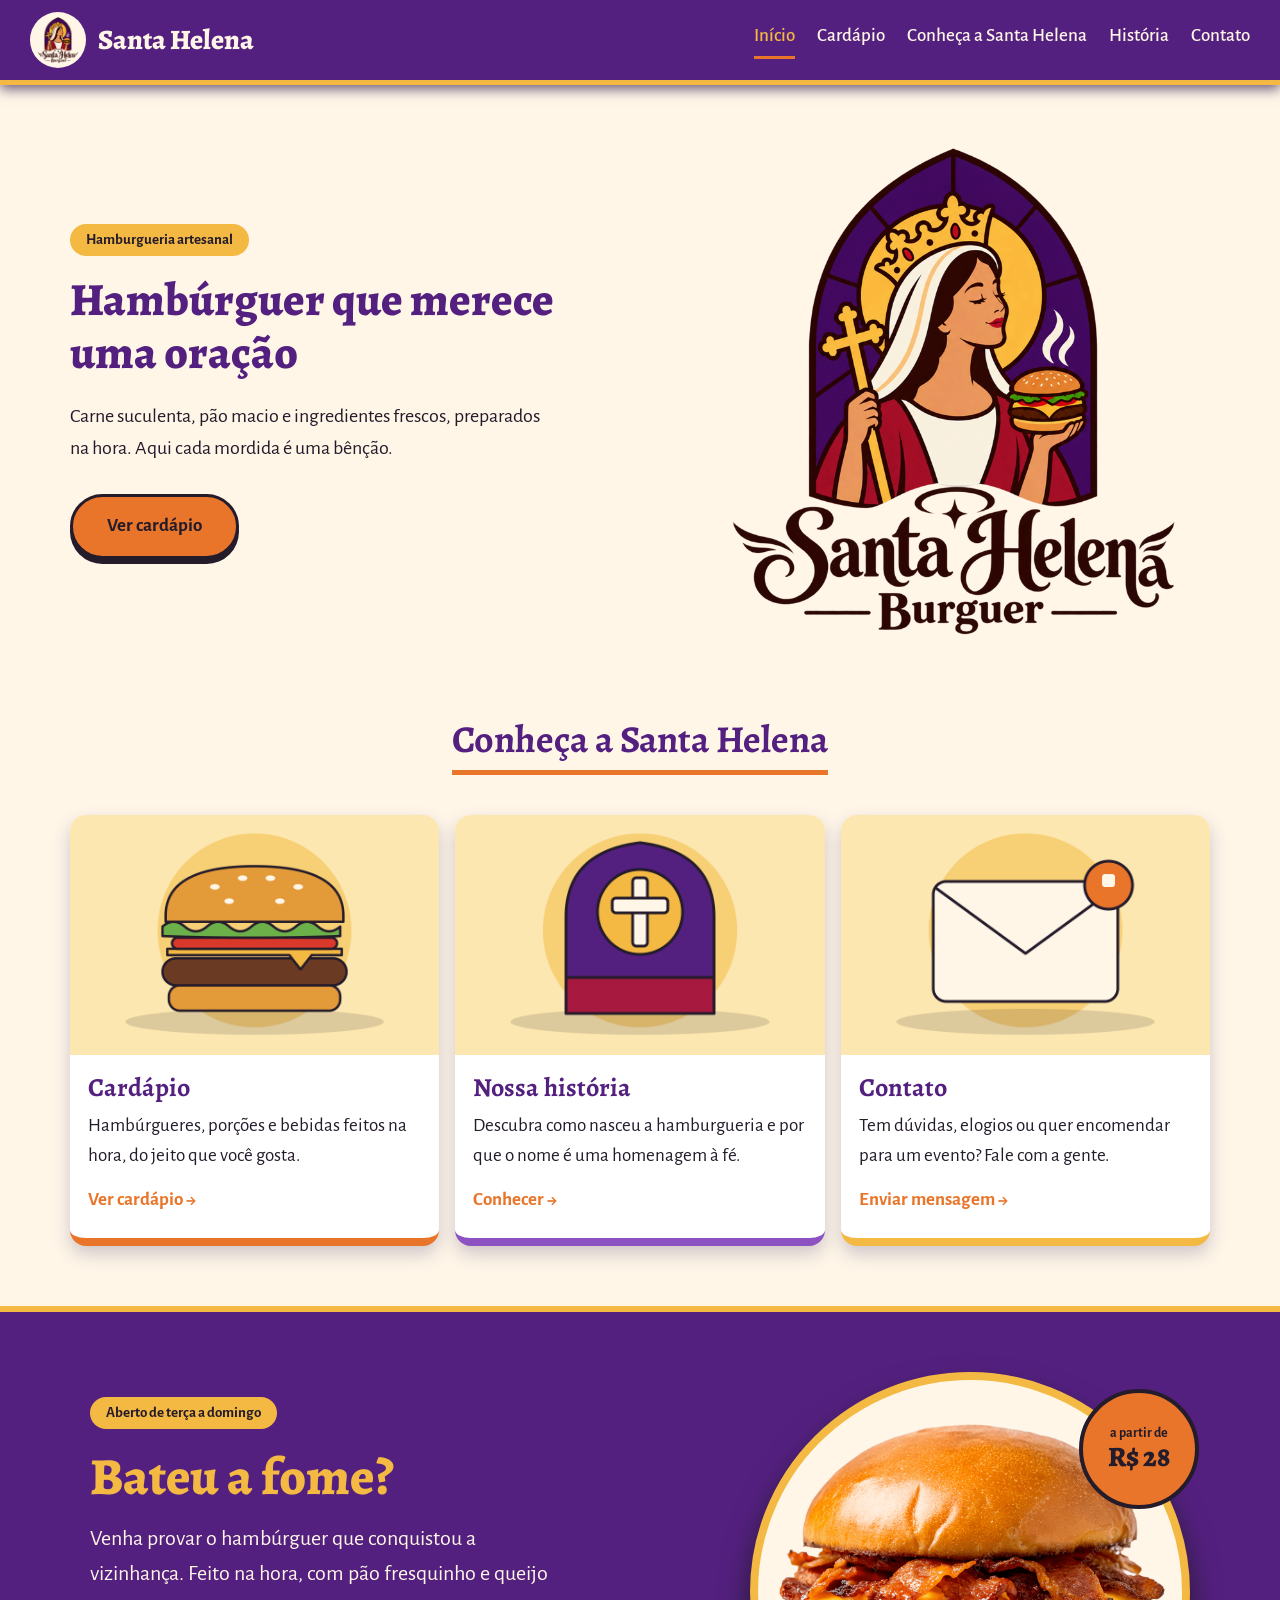
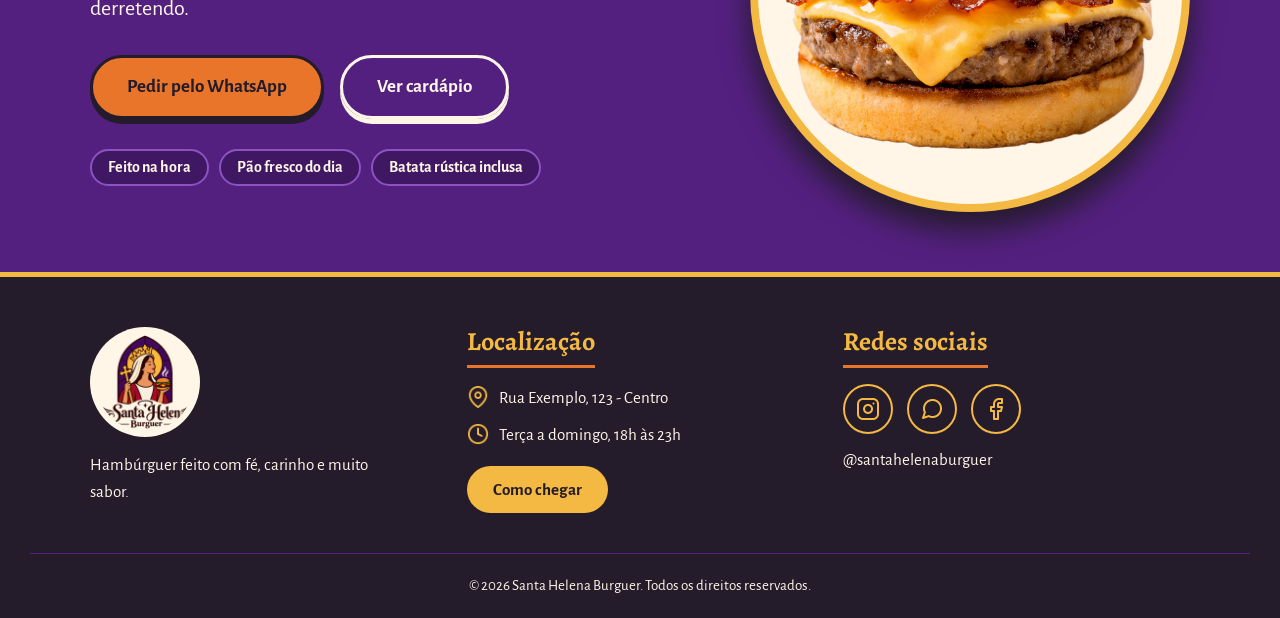
==== WWW/index.html @ 4d17fad3 "Atualizando projeto" ====
<!DOCTYPE html>
<html lang="pt-BR">
<head>
    <meta charset="UTF-8">
    <meta name="viewport" content="width=device-width, initial-scale=1.0">
    <title>Início | Santa Helena Burguer</title>
    <link rel="icon" href="assets/img/favicon-32x32.png">
    <link href="https://fonts.googleapis.com/css2?family=Alegreya:wght@400;700;800&family=Alegreya+Sans:wght@400;500;700&display=swap" rel="stylesheet">
    <link rel="stylesheet" href="assets/css/style.css">
    <link rel="stylesheet" href="assets/css/mobile.css" media="(max-width: 767px)">
    <link rel="stylesheet" href="assets/css/tablet.css" media="(min-width: 768px) and (max-width: 1824px)">
</head>
<body>

    <header class="topo">
        <a href="index.html" class="topo-marca">
            <img src="assets/img/logo.png" alt="Logo Santa Helena Burguer">
            <span>Santa Helena</span>
        </a>
        <nav class="menu">
            <a href="index.html" class="ativo">Início</a>
            <a href="cardapio.html">Cardápio</a>
            <a href="index.html#conheca">Conheça a Santa Helena</a>
            <a href="historia.html">História</a>
            <a href="contato.html">Contato</a>
        </nav>
    </header>

    <main>

        <section class="hero">
            <div class="hero-texto">
                <p class="selo">Hamburgueria artesanal</p>
                <h1>Hambúrguer que merece uma oração</h1>
                <p class="hero-descricao">Carne suculenta, pão macio e ingredientes frescos, preparados na hora. Aqui cada mordida é uma bênção.</p>
                <a href="cardapio.html" class="botao">Ver cardápio</a>
            </div>
            <div class="hero-logo">
                <img src="assets/img/logo.png" alt="Santa Helena segurando um hambúrguer">
            </div>
        </section>

        <a class="ancora" id="conheca"></a>
        <section class="chamadas">
            <div class="titulo-centro">
                <h2 class="titulo-secao">Conheça a Santa Helena</h2>
            </div>
            <div class="chamadas-lista">

                <a href="cardapio.html" class="chamada chamada-laranja">
                    <img src="assets/img/pagina-cardapio.png" alt="Hambúrguer clássico">
                    <div class="chamada-texto">
                        <h3>Cardápio</h3>
                        <p>Hambúrgueres, porções e bebidas feitos na hora, do jeito que você gosta.</p>
                        <span class="chamada-link">Ver cardápio →</span>
                    </div>
                </a>

                <a href="historia.html" class="chamada chamada-roxa">
                    <img src="assets/img/pagina-historia.png" alt="Vitral da Santa Helena">
                    <div class="chamada-texto">
                        <h3>Nossa história</h3>
                        <p>Descubra como nasceu a hamburgueria e por que o nome é uma homenagem à fé.</p>
                        <span class="chamada-link">Conhecer →</span>
                    </div>
                </a>

                <a href="contato.html" class="chamada chamada-amarela">
                    <img src="assets/img/pagina-contato.png" alt="Envelope de mensagem">
                    <div class="chamada-texto">
                        <h3>Contato</h3>
                        <p>Tem dúvidas, elogios ou quer encomendar para um evento? Fale com a gente.</p>
                        <span class="chamada-link">Enviar mensagem →</span>
                    </div>
                </a>

            </div>
        </section>

        <section class="faixa">
            <div class="faixa-miolo">
                <div class="faixa-texto">
                    <p class="selo">Aberto de terça a domingo</p>
                    <h2>Bateu a fome?</h2>
                    <p class="faixa-descricao">Venha provar o hambúrguer que conquistou a vizinhança. Feito na hora, com pão fresquinho e queijo derretendo.</p>
                    <div class="faixa-botoes">
                        <a href="https://wa.me/5517996777132" target="_blank" class="botao">Pedir pelo WhatsApp</a>
                        <a href="cardapio.html" class="botao botao-contorno">Ver cardápio</a>
                    </div>
                    <ul class="faixa-info">
                        <li>Feito na hora</li>
                        <li>Pão fresco do dia</li>
                        <li>Batata rústica inclusa</li>
                    </ul>
                </div>
                <div class="faixa-imagem">
                    <img src="assets/img/milagre-do-bacon.png" alt="Hambúrguer Milagre do Bacon">
                    <div class="faixa-preco"><small>a partir de</small>R$ 28</div>
                </div>
            </div>
        </section>
    </main>

    <footer class="rodape">
        <div class="rodape-colunas">

            <div class="rodape-coluna rodape-marca">
                <img src="assets/img/logo.png" alt="Logo Santa Helena Burguer">
                <p>Hambúrguer feito com fé, carinho e muito sabor.</p>
            </div>

            <div class="rodape-coluna">
                <h3>Localização</h3>
                <p class="rodape-linha">
                    <img src="assets/img/icone-pin-amarelo.png" alt="Endereço">
                    Rua Exemplo, 123 - Centro
                </p>
                <p class="rodape-linha">
                    <img src="assets/img/icone-relogio-amarelo.png" alt="Horário">
                    Terça a domingo, 18h às 23h
                </p>
                <a class="rodape-botao" href="https://www.google.com/maps/search/?api=1&query=Rua+Exemplo+123+Centro" target="_blank">Como chegar</a>
            </div>

            <div class="rodape-coluna">
                <h3>Redes sociais</h3>
                <div class="redes">
                    <a href="https://instagram.com/santahelenaburguer" target="_blank"><img src="assets/img/icone-instagram.png" alt="Instagram"></a>
                    <a href="https://wa.me/5517996777132" target="_blank"><img src="assets/img/icone-whatsapp.png" alt="WhatsApp"></a>
                    <a href="https://facebook.com/santahelenaburguer" target="_blank"><img src="assets/img/icone-facebook.png" alt="Facebook"></a>
                </div>
                <p>@santahelenaburguer</p>
            </div>

        </div>

        <p class="rodape-direitos">© 2026 Santa Helena Burguer. Todos os direitos reservados.</p>
    </footer>

</body>
</html>
---- WWW/assets/css/style.css ----
* {
    margin: 0;
    padding: 0;
    box-sizing: border-box;
}

body {
    font-family: "Alegreya Sans", Arial, sans-serif;
    font-size: 19px;
    line-height: 1.6;
    color: #241B2B;
    background-color: #FFF6E8;
}

h1, h2, h3 {
    font-family: "Alegreya", Georgia, serif;
    line-height: 1.15;
}

img {
    max-width: 100%;
    display: block;
}

a {
    color: inherit;
    text-decoration: none;
}

.titulo-centro {
    text-align: center;
    margin-bottom: 40px;
}

.titulo-secao {
    display: inline-block;
    font-size: 44px;
    color: #542080;
    padding-bottom: 8px;
    border-bottom: 5px solid #E8752A;
}

.topo {
    background-color: #542080;
    color: #FFF6E8;
    display: flex;
    justify-content: space-between;
    align-items: center;
    padding: 12px 60px;
    border-bottom: 5px solid #F4B942;
    box-shadow: 0 4px 12px #6b5a75;
    position: sticky;
    top: 0;
    z-index: 100;
}

.topo-marca {
    display: flex;
    align-items: center;
    gap: 12px;
    font-family: "Alegreya", Georgia, serif;
    font-size: 28px;
    font-weight: 800;
}

.topo-marca img {
    width: 56px;
    height: 56px;
    background-color: #FFF6E8;
    border-radius: 50%;
    padding: 4px;
}

.menu {
    display: flex;
    gap: 32px;
    font-weight: 500;
}

.menu a {
    padding-bottom: 4px;
    border-bottom: 3px solid #542080;
}

.menu a:hover,
.menu a.ativo {
    color: #F4B942;
    border-bottom: 3px solid #E8752A;
}

.botao {
    display: inline-block;
    background-color: #E8752A;
    color: #241B2B;
    font-weight: 700;
    padding: 14px 34px;
    border-radius: 40px;
    border: 3px solid #241B2B;
    box-shadow: 0 5px 0 #241B2B;
}

.botao:hover {
    background-color: #542080;
    color: #FFF6E8;
}

.botao-roxo {
    background-color: #542080;
    color: #FFF6E8;
}

.botao-roxo:hover {
    background-color: #241B2B;
}

button.botao {
    font-family: inherit;
    font-size: 19px;
    cursor: pointer;
}

.pagina-topo {
    background-color: #542080;
    color: #FFF6E8;
    text-align: center;
    padding: 60px 60px 70px 60px;
    border-bottom: 6px solid #E8752A;
}

.pagina-topo h1 {
    font-size: 56px;
    font-weight: 800;
    color: #F4B942;
    margin-bottom: 10px;
}

.pagina-topo p {
    font-size: 22px;
}

.hero {
    display: flex;
    align-items: center;
    justify-content: space-between;
    gap: 40px;
    max-width: 1200px;
    margin: 0 auto;
    padding: 70px 60px;
}

.hero-texto {
    width: 50%;
}

.selo {
    display: inline-block;
    background-color: #F4B942;
    color: #241B2B;
    font-size: 15px;
    font-weight: 700;
    padding: 4px 16px;
    border-radius: 20px;
    margin-bottom: 18px;
}

.hero-texto h1 {
    font-size: 64px;
    font-weight: 800;
    color: #542080;
    margin-bottom: 20px;
}

.hero-descricao {
    font-size: 22px;
    margin-bottom: 30px;
    max-width: 480px;
}

.hero-logo {
    width: 45%;
}

.chamadas {
    max-width: 1200px;
    margin: 0 auto;
    padding: 30px 60px 80px 60px;
}

.chamadas-lista {
    display: flex;
    gap: 24px;
}

.chamada {
    flex: 1;
    background-color: #FFFFFF;
    border-radius: 16px;
    overflow: hidden;
    box-shadow: 0 8px 18px #cfc6c9;
    transition: transform 0.3s ease, box-shadow 0.3s ease;
}

.chamada:hover {
    transform: translateY(-14px);
    box-shadow: 0 24px 30px #a99fae;
}

.chamada img {
    width: 100%;
}

.chamada-texto {
    padding: 22px 24px 26px 24px;
}

.chamada h3 {
    font-size: 30px;
    color: #542080;
    margin-bottom: 8px;
}

.chamada p {
    margin-bottom: 14px;
}

.chamada-link {
    font-weight: 700;
    color: #E8752A;
}

.chamada-laranja { border-bottom: 8px solid #E8752A; }
.chamada-roxa    { border-bottom: 8px solid #8C52C2; }
.chamada-amarela { border-bottom: 8px solid #F4B942; }

.faixa {
    background-color: #542080;
    padding: 80px 60px;
    border-top: 6px solid #F4B942;
}

.faixa-miolo {
    display: flex;
    align-items: center;
    justify-content: space-between;
    gap: 50px;
    max-width: 1100px;
    margin: 0 auto;
}

.faixa-texto {
    width: 55%;
    color: #FFF6E8;
}

.faixa h2 {
    font-size: 64px;
    font-weight: 800;
    color: #F4B942;
    margin-bottom: 14px;
}

.faixa-descricao {
    font-size: 22px;
    max-width: 480px;
    margin-bottom: 28px;
}

.faixa-botoes {
    display: flex;
    flex-wrap: wrap;
    gap: 16px;
    margin-bottom: 30px;
}

.faixa .botao {
    background-color: #E8752A;
    color: #241B2B;
    border-color: #241B2B;
}

.faixa .botao:hover {
    background-color: #F4B942;
    color: #241B2B;
}

.faixa .botao-contorno {
    background-color: transparent;
    color: #FFF6E8;
    border-color: #FFF6E8;
    box-shadow: 0 5px 0 #FFF6E8;
}

.faixa .botao-contorno:hover {
    background-color: #FFF6E8;
    color: #542080;
}

.faixa-info {
    display: flex;
    flex-wrap: wrap;
    gap: 10px;
    list-style: none;
}

.faixa-info li {
    font-size: 16px;
    font-weight: 700;
    color: #FFF6E8;
    border: 2px solid #8C52C2;
    background-color: #3F1763;
    padding: 4px 16px;
    border-radius: 20px;
}

.faixa-imagem {
    position: relative;
    width: 40%;
}

.faixa-imagem img {
    width: 100%;
    border-radius: 50%;
    border: 8px solid #F4B942;
    background-color: #FFF6E8;
    box-shadow: 0 18px 30px #241B2B;
}

.faixa-preco {
    position: absolute;
    top: 4%;
    right: -2%;
    display: flex;
    flex-direction: column;
    align-items: center;
    justify-content: center;
    width: 120px;
    height: 120px;
    border-radius: 50%;
    background-color: #E8752A;
    color: #241B2B;
    border: 4px solid #241B2B;
    font-family: "Alegreya", Georgia, serif;
    font-size: 28px;
    font-weight: 800;
    line-height: 1.1;
    text-align: center;
}

.faixa-preco small {
    font-family: "Alegreya Sans", Arial, sans-serif;
    font-size: 14px;
    font-weight: 700;
}

.cardapio {
    max-width: 1200px;
    margin: 0 auto;
    padding: 40px 60px 30px 60px;
}

.ancora {
    display: block;
    position: relative;
    top: -130px;
    visibility: hidden;
}

.cardapio-secao {
    margin-bottom: 30px;
}

.cardapio .titulo-centro {
    margin-bottom: 26px;
}

.cardapio .titulo-secao {
    font-size: 38px;
}

.cardapio-lista {
    display: flex;
    flex-wrap: wrap;
    justify-content: center;
    gap: 22px;
}

.item {
    display: flex;
    width: 48%;
    background-color: #FFFFFF;
    border-radius: 16px;
    overflow: hidden;
    box-shadow: 0 6px 14px #cfc6c9;
    transition: transform 0.3s ease, box-shadow 0.3s ease;
}

.item:hover {
    transform: translateY(-10px);
    box-shadow: 0 20px 26px #a99fae;
}

.item img {
    width: 150px;
    height: 150px;
    flex-shrink: 0;
    border-right: 6px solid #E8752A;
}

.item-texto {
    display: flex;
    flex-direction: column;
    justify-content: center;
    align-items: flex-start;
    padding: 14px 20px;
}

.item h3 {
    font-size: 24px;
    color: #542080;
    margin-bottom: 4px;
}

.item p {
    font-size: 17px;
    line-height: 1.4;
    margin-bottom: 10px;
}

.preco {
    display: inline-block;
    background-color: #F4B942;
    color: #241B2B;
    font-family: "Alegreya", Georgia, serif;
    font-size: 21px;
    font-weight: 800;
    padding: 0 16px;
    border-radius: 20px;
}

.topo-cardapio {
    background-color: #241B2B;
    flex-wrap: wrap;
    gap: 12px 30px;
}

.menu-cardapio {
    display: flex;
    align-items: center;
    gap: 10px;
    font-weight: 700;
}

.menu-cardapio a {
    padding: 8px 20px;
    border-radius: 30px;
    border: 2px solid #542080;
    transition: background-color 0.2s, color 0.2s, transform 0.2s;
}

.menu-cardapio a:hover,
.menu-cardapio a.ativo {
    background-color: #F4B942;
    border-color: #F4B942;
    color: #241B2B;
    transform: translateY(-2px);
}

.menu-cardapio .menu-voltar {
    background-color: #E8752A;
    border-color: #E8752A;
    color: #241B2B;
    margin-left: 14px;
}

.pagina-topo-compacto {
    padding: 34px 60px 40px 60px;
}

.pagina-topo-compacto h1 {
    font-size: 46px;
    margin-bottom: 4px;
}

.pagina-topo-compacto p {
    font-size: 20px;
}

.historia {
    display: flex;
    align-items: center;
    gap: 60px;
    max-width: 1100px;
    margin: 0 auto;
    padding: 80px 60px;
}

.historia-imagem {
    width: 40%;
}

.historia-imagem img {
    border-radius: 50%;
    border: 6px solid #F4B942;
    box-shadow: 0 10px 25px #a99fae;
}

.historia-texto {
    width: 60%;
}

.historia-texto h2 {
    font-size: 44px;
    color: #542080;
    margin-bottom: 20px;
}

.historia-texto p {
    margin-bottom: 16px;
    max-width: 560px;
}

.valores {
    background-color: #542080;
    padding: 70px 60px;
}

.valores .titulo-secao {
    color: #F4B942;
}

.valores-lista {
    display: flex;
    gap: 24px;
    max-width: 1100px;
    margin: 0 auto;
}

.valor {
    flex: 1;
    background-color: #FFF6E8;
    border-bottom: 6px solid #F4B942;
    border-radius: 16px;
    padding: 28px 24px;
    text-align: center;
}

.valor h3 {
    font-size: 28px;
    color: #542080;
    margin-bottom: 8px;
}

.contato {
    display: flex;
    align-items: flex-start;
    gap: 40px;
    max-width: 1100px;
    margin: 0 auto;
    padding: 70px 60px;
}

.contato-info {
    width: 38%;
    background-color: #FFFFFF;
    border-top: 8px solid #E8752A;
    border-radius: 16px;
    padding: 30px 26px;
    box-shadow: 0 8px 18px #cfc6c9;
}

.contato-info h2 {
    font-size: 32px;
    color: #542080;
    margin-bottom: 20px;
}

.info-linha {
    display: flex;
    align-items: center;
    gap: 12px;
    margin-bottom: 14px;
}

.info-linha img {
    width: 24px;
    height: 24px;
}

.formulario {
    width: 62%;
    background-color: #241B2B;
    color: #FFF6E8;
    border-top: 8px solid #F4B942;
    border-radius: 16px;
    padding: 36px;
    box-shadow: 0 10px 22px #8a7f90;
}

.formulario h2 {
    font-size: 32px;
    color: #F4B942;
    margin-bottom: 24px;
}

.form-linha {
    display: flex;
    gap: 20px;
}

.campo {
    width: 100%;
    margin-bottom: 18px;
}

.campo label {
    display: block;
    font-weight: 700;
    color: #F4B942;
    margin-bottom: 6px;
}

.campo input,
.campo select,
.campo textarea {
    width: 100%;
    font-family: inherit;
    font-size: 17px;
    color: #FFF6E8;
    background-color: #3A2E45;
    border: 2px solid #8C52C2;
    border-radius: 10px;
    padding: 12px 14px;
}

.campo textarea {
    resize: vertical;
}

.campo input:focus,
.campo select:focus,
.campo textarea:focus {
    outline: none;
    border: 2px solid #F4B942;
    background-color: #46385A;
}

.contato-social {
    margin-top: 28px;
    padding-top: 24px;
    border-top: 2px dashed #8C52C2;
}

.contato-social p {
    font-weight: 700;
    color: #F4B942;
    margin-bottom: 12px;
}

.contato-social-botoes {
    display: flex;
    flex-wrap: wrap;
    gap: 14px;
}

.botao-social {
    display: inline-flex;
    align-items: center;
    gap: 10px;
    padding: 10px 24px;
    border-radius: 40px;
    border: 2px solid #F4B942;
    color: #FFF6E8;
    font-weight: 700;
    transition: transform 0.2s, background-color 0.2s;
}

.botao-social img {
    width: 24px;
    height: 24px;
}

.botao-social:hover {
    background-color: #8C52C2;
    transform: translateY(-3px);
}

.info-linha a:hover {
    color: #542080;
}

.formulario .botao {
    background-color: #F4B942;
    color: #241B2B;
    border: 3px solid #F4B942;
    box-shadow: 0 5px 0 #E8752A;
}

.formulario .botao:hover {
    background-color: #E8752A;
    border: 3px solid #E8752A;
}

.obrigado {
    max-width: 700px;
    margin: 60px auto;
    padding: 40px 30px;
    text-align: center;
    background-color: #FFFFFF;
    border-top: 8px solid #E8752A;
    border-radius: 16px;
    box-shadow: 0 8px 18px #cfc6c9;
}

.obrigado img {
    max-width: 320px;
    margin: 0 auto 20px auto;
    border-radius: 16px;
}

.obrigado p {
    margin-bottom: 24px;
}

.obrigado .botao {
    margin: 6px;
}

.rodape {
    background-color: #241B2B;
    color: #FFF6E8;
    padding: 60px 60px 20px 60px;
    border-top: 5px solid #F4B942;
    font-size: 17px;
}

.rodape-colunas {
    display: flex;
    justify-content: space-between;
    align-items: flex-start;
    gap: 50px;
    max-width: 1100px;
    margin: 0 auto;
}

.rodape-coluna {
    flex: 1;
}

.rodape-coluna h3 {
    font-size: 26px;
    color: #F4B942;
    margin-bottom: 16px;
    padding-bottom: 8px;
    border-bottom: 3px solid #E8752A;
    display: inline-block;
}

.rodape-marca img {
    width: 110px;
    background-color: #FFF6E8;
    border-radius: 50%;
    padding: 6px;
    margin: 0 0 14px 0;
}

.rodape-marca p {
    max-width: 280px;
}

.rodape-linha {
    display: flex;
    align-items: center;
    gap: 10px;
    margin-bottom: 10px;
}

.rodape-linha img {
    width: 22px;
    height: 22px;
    flex-shrink: 0;
}

.rodape-botao {
    display: inline-block;
    margin-top: 8px;
    background-color: #F4B942;
    color: #241B2B;
    font-weight: 700;
    padding: 10px 26px;
    border-radius: 40px;
}

.rodape-botao:hover {
    background-color: #E8752A;
}

.redes {
    display: flex;
    gap: 14px;
    margin-bottom: 12px;
}

.redes a {
    width: 50px;
    height: 50px;
    border: 2px solid #F4B942;
    border-radius: 50%;
    display: flex;
    align-items: center;
    justify-content: center;
}

.redes img {
    width: 24px;
    height: 24px;
}

.redes a:hover {
    background-color: #8C52C2;
    animation: salto 0.6s;
}

.rodape-direitos {
    text-align: center;
    font-size: 15px;
    margin-top: 40px;
    padding-top: 20px;
    border-top: 1px solid #542080;
}

@keyframes salto {
    0%   { transform: translateY(0); }
    30%  { transform: translateY(-14px); }
    50%  { transform: translateY(0); }
    70%  { transform: translateY(-6px); }
    100% { transform: translateY(0); }
}

@keyframes subir {
    from { opacity: 0; transform: translateY(30px); }
    to   { opacity: 1; transform: translateY(0); }
}

@keyframes entrar {
    from { opacity: 0; transform: translateX(-40px); }
    to   { opacity: 1; transform: translateX(0); }
}

@keyframes aparecer {
    from { opacity: 0; }
    to   { opacity: 1; }
}

@keyframes flutuar {
    0%   { transform: translateY(0); }
    50%  { transform: translateY(-14px); }
    100% { transform: translateY(0); }
}

@keyframes pulsar {
    0%   { transform: scale(1); }
    50%  { transform: scale(1.1); }
    100% { transform: scale(1); }
}

.topo {
    animation: aparecer 0.8s ease backwards;
}

.topo-marca img {
    transition: transform 0.4s ease;
}

.topo-marca:hover img {
    transform: rotate(-12deg) scale(1.08);
}

.menu a {
    transition: color 0.2s ease, border-color 0.2s ease;
}

.botao {
    transition: transform 0.2s ease, background-color 0.2s ease, color 0.2s ease;
}

.botao:hover {
    transform: translateY(-4px);
}

.botao:active {
    transform: translateY(2px);
}

.selo {
    animation: subir 0.7s ease 0.1s backwards;
}

.hero-texto h1 {
    animation: subir 0.7s ease 0.25s backwards;
}

.hero-descricao {
    animation: subir 0.7s ease 0.4s backwards;
}

.hero-texto .botao {
    animation: subir 0.7s ease 0.55s backwards;
}

.hero-logo img {
    animation: entrar 1s ease 0.2s backwards, flutuar 5s ease-in-out 1.2s infinite;
}

.pagina-topo h1 {
    animation: subir 0.7s ease backwards;
}

.pagina-topo p {
    animation: subir 0.7s ease 0.2s backwards;
}

.chamada {
    animation: subir 0.8s ease 0.3s backwards;
}

.item {
    animation: subir 0.7s ease 0.2s backwards;
}

.titulo-secao {
    animation: aparecer 1s ease backwards;
}

.faixa-imagem img {
    animation: flutuar 4s ease-in-out infinite;
}

.faixa-preco {
    animation: pulsar 2s ease-in-out infinite;
}

.faixa-info li {
    transition: transform 0.2s ease, background-color 0.2s ease;
}

.faixa-info li:hover {
    transform: translateY(-4px);
    background-color: #8C52C2;
}

.formulario {
    animation: subir 0.8s ease 0.2s backwards;
}

.contato-info {
    animation: subir 0.8s ease backwards;
}

.campo input,
.campo select,
.campo textarea {
    transition: border-color 0.2s ease, background-color 0.2s ease;
}

.rodape-botao {
    transition: transform 0.2s ease, background-color 0.2s ease;
}

.rodape-botao:hover {
    transform: translateY(-3px);
}

.redes a {
    transition: background-color 0.2s ease;
}

@media (prefers-reduced-motion: reduce) {
    * {
        animation: none !important;
        transition: none !important;
    }
}
---- WWW/assets/css/mobile.css ----
body {
    font-size: 17px;
}

.titulo-secao {
    font-size: 30px;
}

.topo {
    flex-direction: column;
    gap: 8px;
    padding: 12px 16px;
}

.topo-marca {
    font-size: 24px;
}

.topo-marca img {
    width: 44px;
    height: 44px;
}

.menu {
    flex-wrap: wrap;
    justify-content: center;
    gap: 6px 16px;
    font-size: 16px;
}

.topo-cardapio {
    flex-direction: column;
}

.menu-cardapio {
    width: 100%;
    overflow-x: auto;
    gap: 8px;
    padding-bottom: 6px;
    font-size: 15px;
    white-space: nowrap;
}

.menu-cardapio a {
    padding: 6px 14px;
}

.menu-cardapio .menu-voltar {
    margin-left: 0;
}

.pagina-topo-compacto {
    padding: 26px 20px 30px 20px;
}

.pagina-topo-compacto h1 {
    font-size: 34px;
}

.pagina-topo {
    padding: 40px 20px 50px 20px;
}

.pagina-topo h1 {
    font-size: 38px;
}

.pagina-topo p {
    font-size: 18px;
}

.hero {
    flex-direction: column-reverse;
    text-align: center;
    padding: 30px 20px 40px 20px;
    gap: 20px;
}

.hero-texto,
.hero-logo {
    width: 100%;
}

.hero-logo img {
    max-width: 300px;
    margin: 0 auto;
}

.hero-texto h1 {
    font-size: 36px;
}

.hero-descricao {
    font-size: 18px;
    margin-left: auto;
    margin-right: auto;
}

.selo {
    font-size: 13px;
}

.chamadas {
    padding: 10px 20px 50px 20px;
}

.chamadas-lista {
    flex-direction: column;
    gap: 20px;
}

.faixa {
    padding: 50px 20px;
}

.faixa-miolo {
    flex-direction: column-reverse;
    text-align: center;
    gap: 36px;
}

.faixa-texto,
.faixa-imagem {
    width: 100%;
}

.faixa-imagem {
    max-width: 260px;
}

.faixa-preco {
    width: 96px;
    height: 96px;
    font-size: 23px;
}

.faixa h2 {
    font-size: 42px;
}

.faixa-descricao {
    font-size: 18px;
    margin-left: auto;
    margin-right: auto;
}

.faixa-botoes,
.faixa-info {
    justify-content: center;
}

.cardapio {
    padding: 24px 16px 10px 16px;
}

.cardapio-lista {
    gap: 16px;
}

.item {
    width: 100%;
}

.item img {
    width: 104px;
    height: 110px;
}

.item-texto {
    padding: 10px 14px;
}

.item h3 {
    font-size: 21px;
}

.item p {
    font-size: 15px;
}

.historia {
    flex-direction: column;
    text-align: center;
    padding: 40px 20px;
    gap: 24px;
}

.historia-imagem {
    width: 70%;
}

.historia-texto {
    width: 100%;
}

.historia-texto h2 {
    font-size: 32px;
}

.valores {
    padding: 50px 20px;
}

.valores-lista {
    flex-direction: column;
    gap: 16px;
}

.contato {
    flex-direction: column;
    padding: 40px 20px;
    gap: 24px;
}

.contato-info,
.formulario {
    width: 100%;
}

.formulario {
    padding: 24px 18px;
}

.form-linha {
    flex-direction: column;
    gap: 0;
}

button.botao {
    width: 100%;
}

.obrigado {
    margin: 30px 20px;
    padding: 30px 20px;
}

.rodape {
    padding: 40px 20px 20px 20px;
}

.rodape-colunas {
    flex-direction: column;
    align-items: stretch;
    gap: 30px;
    text-align: center;
}

.rodape-marca img,
.rodape-marca p {
    margin-left: auto;
    margin-right: auto;
}

.rodape-linha,
.redes {
    justify-content: center;
}

.contato-social-botoes {
    flex-direction: column;
}

.botao-social {
    justify-content: center;
}
---- WWW/assets/css/tablet.css ----
.topo {
    padding: 12px 30px;
}

.menu {
    gap: 22px;
}

.titulo-secao {
    font-size: 38px;
}

.pagina-topo {
    padding: 50px 30px 60px 30px;
}

.pagina-topo h1 {
    font-size: 46px;
}

.hero {
    padding: 50px 30px;
    gap: 24px;
}

.hero-texto h1 {
    font-size: 46px;
}

.hero-descricao {
    font-size: 20px;
}

.chamadas {
    padding: 20px 30px 60px 30px;
}

.chamadas-lista {
    gap: 16px;
}

.chamada h3 {
    font-size: 26px;
}

.chamada-texto {
    padding: 18px 18px 22px 18px;
}

.faixa {
    padding: 60px 30px;
}

.faixa-miolo {
    gap: 30px;
}

.faixa h2 {
    font-size: 52px;
}

.cardapio {
    padding: 30px 30px 20px 30px;
}

.cardapio-lista {
    gap: 18px;
}

.item img {
    width: 130px;
    height: 130px;
}

.pagina-topo-compacto {
    padding: 30px 30px 36px 30px;
}

.menu-cardapio a {
    padding: 8px 14px;
}

.menu-cardapio .menu-voltar {
    margin-left: 6px;
}

.historia {
    padding: 60px 30px;
    gap: 36px;
}

.historia-texto h2 {
    font-size: 38px;
}

.valores {
    padding: 60px 30px;
}

.valores-lista {
    gap: 16px;
}

.contato {
    flex-direction: column;
    padding: 50px 30px;
    gap: 30px;
}

.contato-info,
.formulario {
    width: 100%;
}

.rodape {
    padding: 50px 30px 20px 30px;
}

.rodape-colunas {
    gap: 30px;
}

@media (max-width: 960px) {
    .rodape-colunas {
        flex-wrap: wrap;
    }

    .rodape-marca {
        flex: none;
        width: 100%;
    }
}
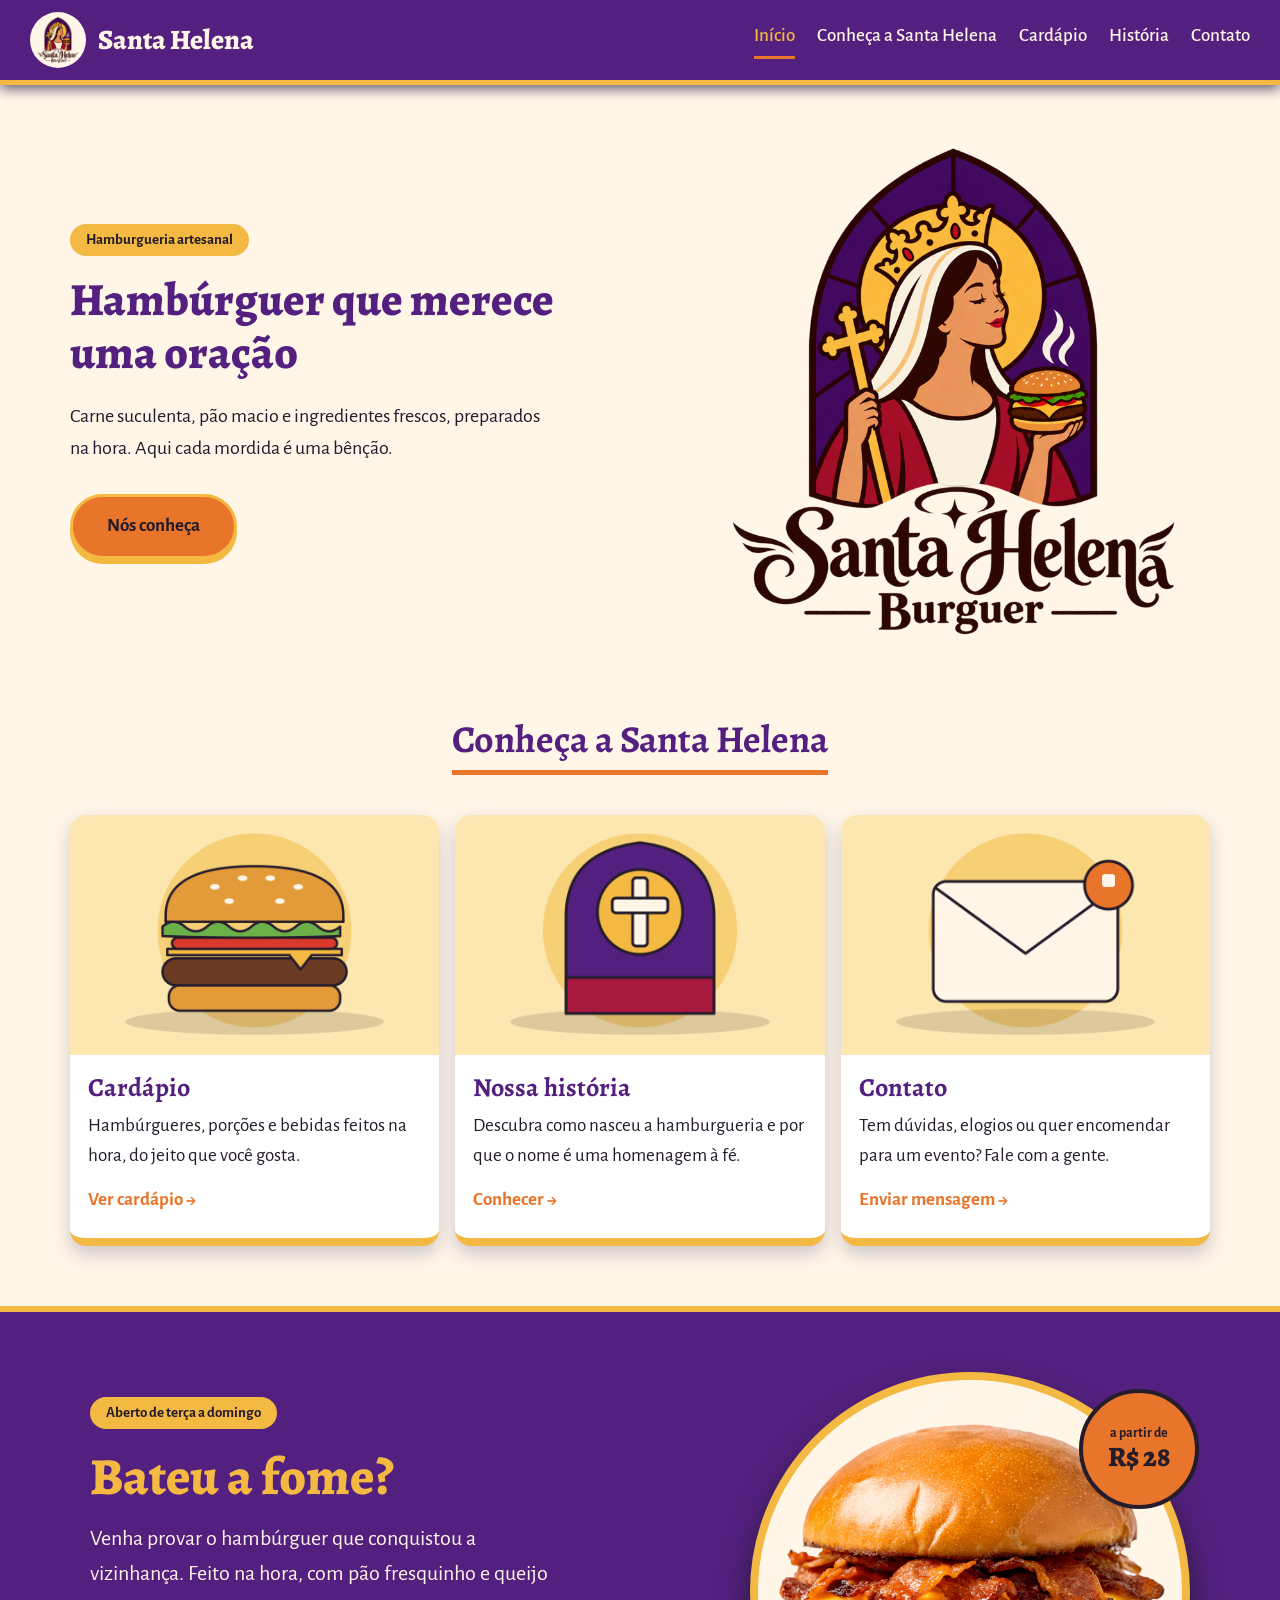
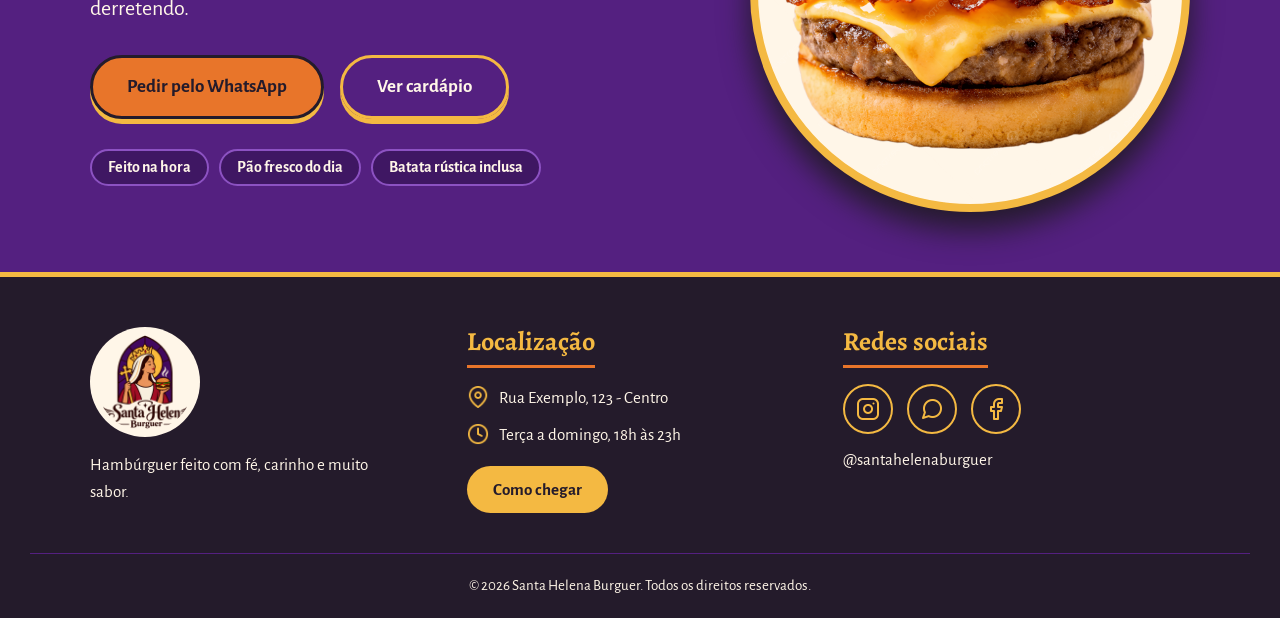
==== commit dc694988: "feitas correções adicionais" ====
--- a/WWW/index.html
+++ b/WWW/index.html
@@ -19,8 +19,8 @@
         </a>
         <nav class="menu">
             <a href="index.html" class="ativo">Início</a>
+            <a href="index.html#conheca">Conheça a Santa Helena</a>
             <a href="cardapio.html">Cardápio</a>
-            <a href="index.html#conheca">Conheça a Santa Helena</a>
             <a href="historia.html">História</a>
             <a href="contato.html">Contato</a>
         </nav>
@@ -33,7 +33,7 @@
                 <p class="selo">Hamburgueria artesanal</p>
                 <h1>Hambúrguer que merece uma oração</h1>
                 <p class="hero-descricao">Carne suculenta, pão macio e ingredientes frescos, preparados na hora. Aqui cada mordida é uma bênção.</p>
-                <a href="cardapio.html" class="botao">Ver cardápio</a>
+                <a href="index.html#conheca" class="botao">Nós conheça</a>
             </div>
             <div class="hero-logo">
                 <img src="assets/img/logo.png" alt="Santa Helena segurando um hambúrguer">
--- a/WWW/assets/css/style.css
+++ b/WWW/assets/css/style.css
@@ -95,9 +95,10 @@
     font-weight: 700;
     padding: 14px 34px;
     border-radius: 40px;
-    border: 3px solid #241B2B;
-    box-shadow: 0 5px 0 #241B2B;
-}
+    border: 3px solid #F4B942;
+    box-shadow: 0 5px 0 #F4B942;
+}
+
 
 .botao:hover {
     background-color: #542080;
@@ -228,8 +229,8 @@
     color: #E8752A;
 }
 
-.chamada-laranja { border-bottom: 8px solid #E8752A; }
-.chamada-roxa    { border-bottom: 8px solid #8C52C2; }
+.chamada-laranja { border-bottom: 8px solid #F4B942; }
+.chamada-roxa    { border-bottom: 8px solid #F4B942; }
 .chamada-amarela { border-bottom: 8px solid #F4B942; }
 
 .faixa {
@@ -286,12 +287,12 @@
 .faixa .botao-contorno {
     background-color: transparent;
     color: #FFF6E8;
-    border-color: #FFF6E8;
-    box-shadow: 0 5px 0 #FFF6E8;
+    border-color: #F4B942;
+    box-shadow: 0 5px 0 #F4B942;
 }
 
 .faixa .botao-contorno:hover {
-    background-color: #FFF6E8;
+    background-color: #F4B942;
     color: #542080;
 }
 
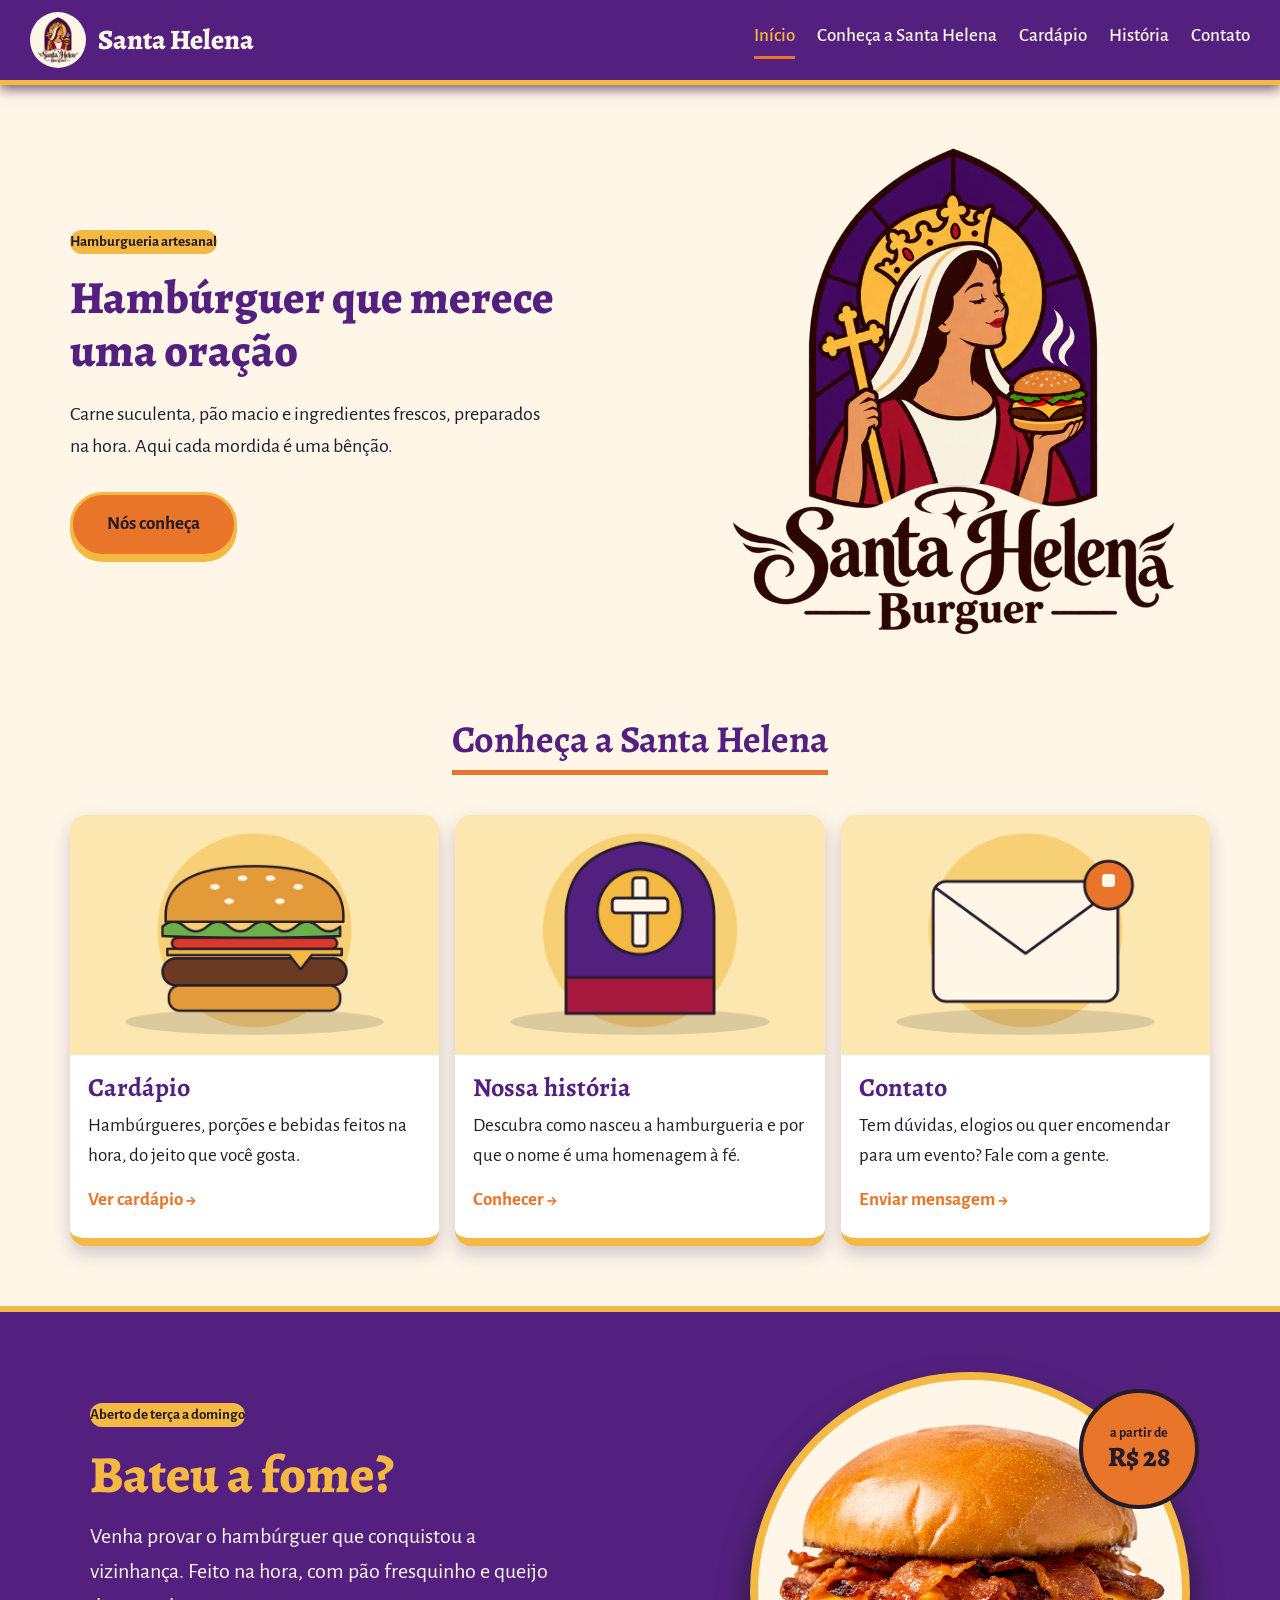
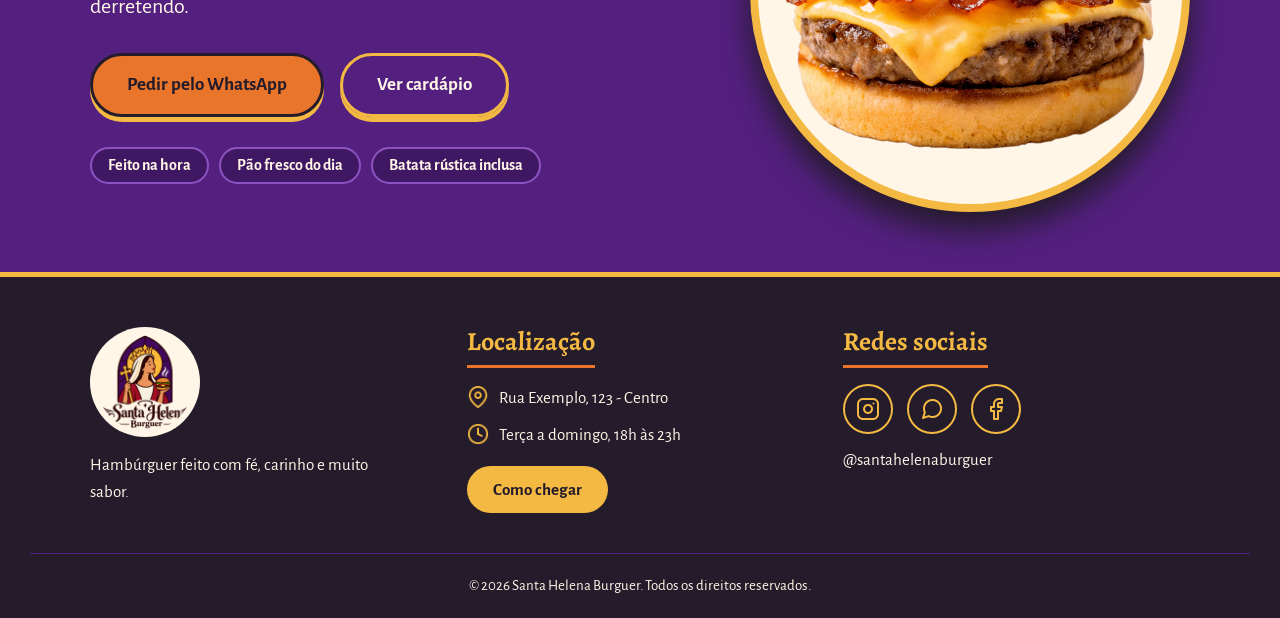
==== commit 453724b9: "feito alteraçoes nas redes sociais e  mudaça nas cores" ====
--- a/WWW/index.html
+++ b/WWW/index.html
@@ -124,10 +124,10 @@
 
             <div class="rodape-coluna">
                 <h3>Redes sociais</h3>
-                <div class="redes">
-                    <a href="https://instagram.com/santahelenaburguer" target="_blank"><img src="assets/img/icone-instagram.png" alt="Instagram"></a>
-                    <a href="https://wa.me/5517996777132" target="_blank"><img src="assets/img/icone-whatsapp.png" alt="WhatsApp"></a>
-                    <a href="https://facebook.com/santahelenaburguer" target="_blank"><img src="assets/img/icone-facebook.png" alt="Facebook"></a>
+               <div class="redes">
+                    <a class="rede-instagram" href="https://instagram.com/santahelenaburguer" target="_blank"><img src="assets/img/icone-instagram.png" alt="Instagram"></a>
+                    <a class="rede-whatsapp" href="https://wa.me/5517996777132" target="_blank"><img src="assets/img/icone-whatsapp.png" alt="WhatsApp"></a>
+                    <a class="rede-facebook" href="https://facebook.com/santahelenaburguer" target="_blank"><img src="assets/img/icone-facebook.png" alt="Facebook"></a>
                 </div>
                 <p>@santahelenaburguer</p>
             </div>
--- a/WWW/assets/css/style.css
+++ b/WWW/assets/css/style.css
@@ -159,7 +159,6 @@
     color: #241B2B;
     font-size: 15px;
     font-weight: 700;
-    padding: 4px 16px;
     border-radius: 20px;
     margin-bottom: 18px;
 }
@@ -816,8 +815,27 @@
     height: 24px;
 }
 
-.redes a:hover {
-    background-color: #8C52C2;
+.rede-instagram {
+    border-color: #E1306C;
+}
+.rede-instagram:hover {
+    background-color: #E1306C;
+    animation: salto 0.6s;
+}
+
+.rede-whatsapp {
+    border-color: #25D366;
+}
+.rede-whatsapp:hover {
+    background-color: #25D366;
+    animation: salto 0.6s;
+}
+
+.rede-facebook {
+    border-color: #1877F2;
+}
+.rede-facebook:hover {
+    background-color: #1877F2;
     animation: salto 0.6s;
 }
 
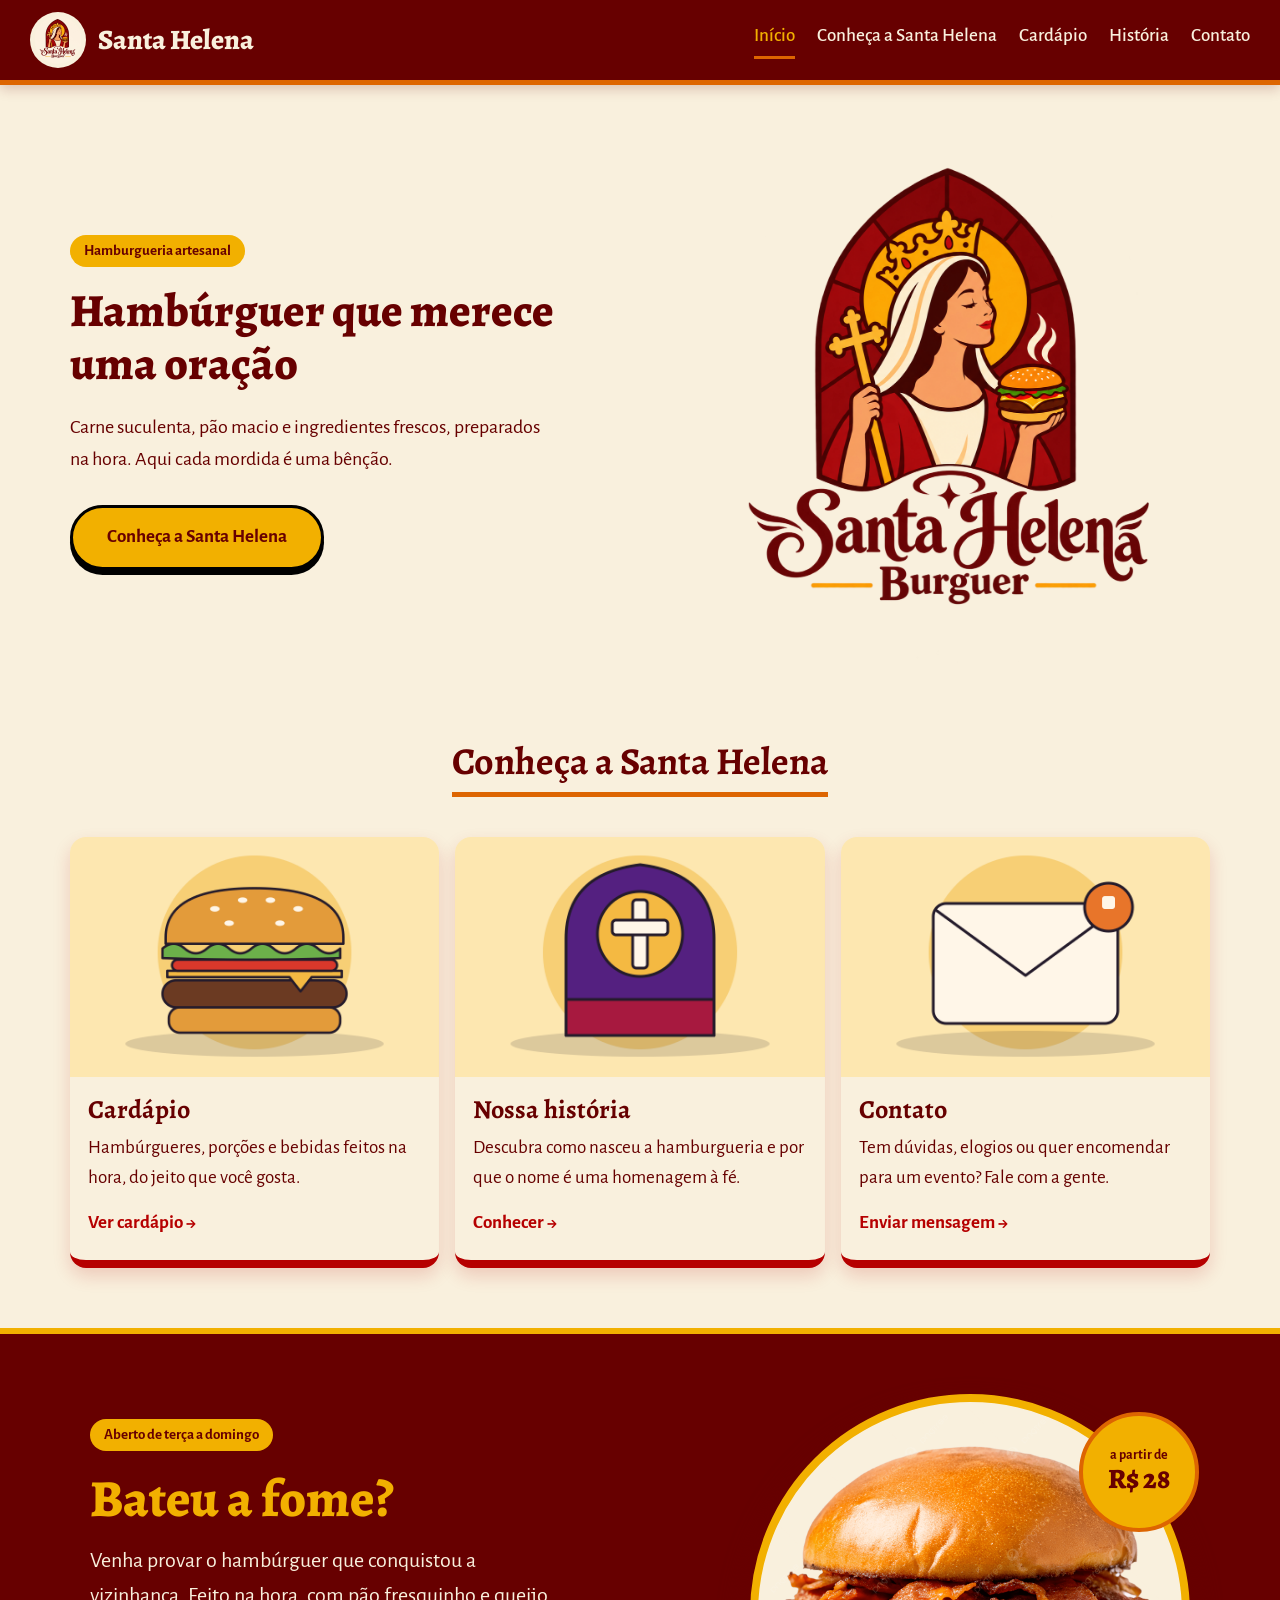
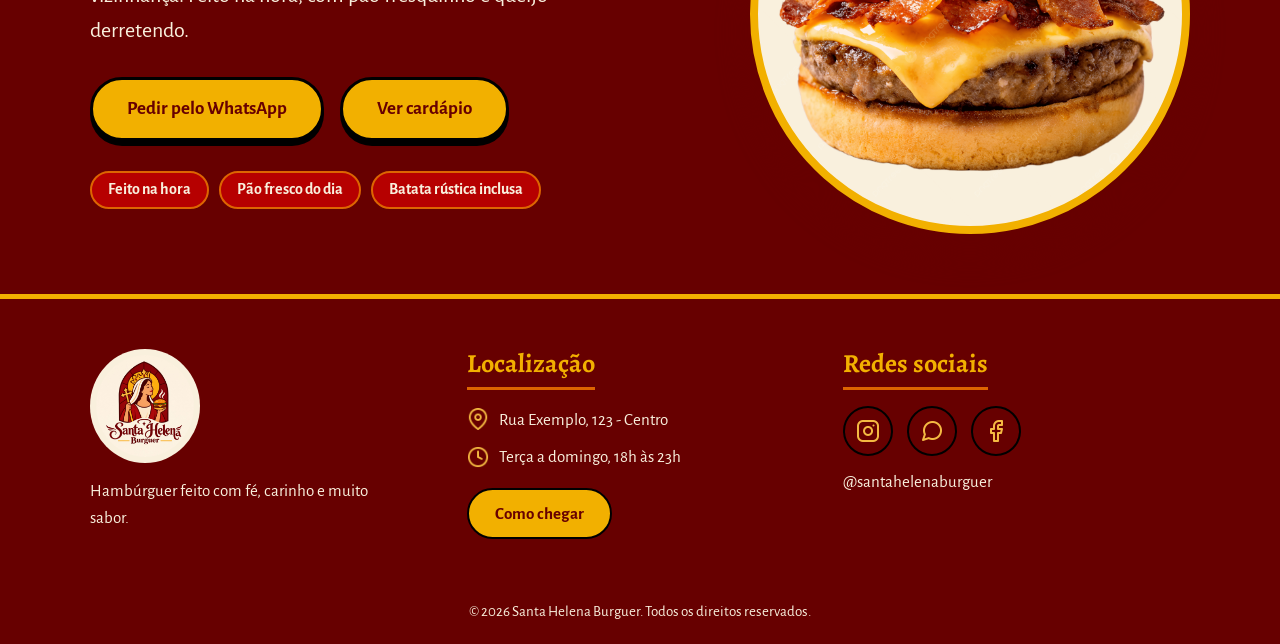
==== commit 3334c39a: "ultimas alterações do código" ====
--- a/WWW/index.html
+++ b/WWW/index.html
@@ -4,7 +4,7 @@
     <meta charset="UTF-8">
     <meta name="viewport" content="width=device-width, initial-scale=1.0">
     <title>Início | Santa Helena Burguer</title>
-    <link rel="icon" href="assets/img/favicon-32x32.png">
+    <link rel="icon" type="image/jpeg" href="assets/img/favicon-32x32.png">
     <link href="https://fonts.googleapis.com/css2?family=Alegreya:wght@400;700;800&family=Alegreya+Sans:wght@400;500;700&display=swap" rel="stylesheet">
     <link rel="stylesheet" href="assets/css/style.css">
     <link rel="stylesheet" href="assets/css/mobile.css" media="(max-width: 767px)">
@@ -14,11 +14,11 @@
 
     <header class="topo">
         <a href="index.html" class="topo-marca">
-            <img src="assets/img/logo.png" alt="Logo Santa Helena Burguer">
+            <img src="assets/img/logo.jpg" alt="Logo Santa Helena Burguer">
             <span>Santa Helena</span>
         </a>
         <nav class="menu">
-            <a href="index.html" class="ativo">Início</a>
+            <a href="index.html" class="ativo" aria-current="page">Início</a>
             <a href="index.html#conheca">Conheça a Santa Helena</a>
             <a href="cardapio.html">Cardápio</a>
             <a href="historia.html">História</a>
@@ -33,10 +33,10 @@
                 <p class="selo">Hamburgueria artesanal</p>
                 <h1>Hambúrguer que merece uma oração</h1>
                 <p class="hero-descricao">Carne suculenta, pão macio e ingredientes frescos, preparados na hora. Aqui cada mordida é uma bênção.</p>
-                <a href="index.html#conheca" class="botao">Nós conheça</a>
+                <a href="index.html#conheca" class="botao">Conheça a Santa Helena</a>
             </div>
             <div class="hero-logo">
-                <img src="assets/img/logo.png" alt="Santa Helena segurando um hambúrguer">
+                <img src="assets/img/logo-transparente.png" alt="Santa Helena segurando um hambúrguer">
             </div>
         </section>
 
@@ -47,7 +47,7 @@
             </div>
             <div class="chamadas-lista">
 
-                <a href="cardapio.html" class="chamada chamada-laranja">
+                <a href="cardapio.html" class="chamada">
                     <img src="assets/img/pagina-cardapio.png" alt="Hambúrguer clássico">
                     <div class="chamada-texto">
                         <h3>Cardápio</h3>
@@ -56,7 +56,7 @@
                     </div>
                 </a>
 
-                <a href="historia.html" class="chamada chamada-roxa">
+                <a href="historia.html" class="chamada">
                     <img src="assets/img/pagina-historia.png" alt="Vitral da Santa Helena">
                     <div class="chamada-texto">
                         <h3>Nossa história</h3>
@@ -65,7 +65,7 @@
                     </div>
                 </a>
 
-                <a href="contato.html" class="chamada chamada-amarela">
+                <a href="contato.html" class="chamada">
                     <img src="assets/img/pagina-contato.png" alt="Envelope de mensagem">
                     <div class="chamada-texto">
                         <h3>Contato</h3>
@@ -85,7 +85,7 @@
                     <p class="faixa-descricao">Venha provar o hambúrguer que conquistou a vizinhança. Feito na hora, com pão fresquinho e queijo derretendo.</p>
                     <div class="faixa-botoes">
                         <a href="https://wa.me/5517996777132" target="_blank" class="botao">Pedir pelo WhatsApp</a>
-                        <a href="cardapio.html" class="botao botao-contorno">Ver cardápio</a>
+                        <a href="cardapio.html" class="botao">Ver cardápio</a>
                     </div>
                     <ul class="faixa-info">
                         <li>Feito na hora</li>
@@ -105,7 +105,7 @@
         <div class="rodape-colunas">
 
             <div class="rodape-coluna rodape-marca">
-                <img src="assets/img/logo.png" alt="Logo Santa Helena Burguer">
+                <img src="assets/img/logo.jpg" alt="Logo Santa Helena Burguer">
                 <p>Hambúrguer feito com fé, carinho e muito sabor.</p>
             </div>
 
--- a/WWW/assets/css/style.css
+++ b/WWW/assets/css/style.css
@@ -1,3 +1,11 @@
+:root {
+    --ketchup-defumado: #670000;
+    --ketchup: #B60000;
+    --cheddar: #DD6501;
+    --mostarda: #F2B000;
+    --creme: #F9F0DD;
+}
+
 * {
     margin: 0;
     padding: 0;
@@ -8,8 +16,8 @@
     font-family: "Alegreya Sans", Arial, sans-serif;
     font-size: 19px;
     line-height: 1.6;
-    color: #241B2B;
-    background-color: #FFF6E8;
+    color: var(--ketchup-defumado);
+    background-color: var(--creme);
 }
 
 h1, h2, h3 {
@@ -35,20 +43,20 @@
 .titulo-secao {
     display: inline-block;
     font-size: 44px;
-    color: #542080;
+    color: var(--ketchup-defumado);
     padding-bottom: 8px;
-    border-bottom: 5px solid #E8752A;
+    border-bottom: 5px solid var(--cheddar);
 }
 
 .topo {
-    background-color: #542080;
-    color: #FFF6E8;
+    background-color: var(--ketchup-defumado);
+    color: var(--creme);
     display: flex;
     justify-content: space-between;
     align-items: center;
     padding: 12px 60px;
-    border-bottom: 5px solid #F4B942;
-    box-shadow: 0 4px 12px #6b5a75;
+    border-bottom: 5px solid var(--cheddar);
+    box-shadow: 0 4px 12px #67000033;
     position: sticky;
     top: 0;
     z-index: 100;
@@ -64,9 +72,10 @@
 }
 
 .topo-marca img {
+    object-fit: contain;
     width: 56px;
     height: 56px;
-    background-color: #FFF6E8;
+    background-color: var(--creme);
     border-radius: 50%;
     padding: 4px;
 }
@@ -79,39 +88,40 @@
 
 .menu a {
     padding-bottom: 4px;
-    border-bottom: 3px solid #542080;
+    border-bottom: 3px solid transparent;
 }
 
 .menu a:hover,
 .menu a.ativo {
-    color: #F4B942;
-    border-bottom: 3px solid #E8752A;
+    color: var(--mostarda);
+    border-bottom: 3px solid var(--cheddar);
 }
 
 .botao {
     display: inline-block;
-    background-color: #E8752A;
-    color: #241B2B;
+    background-color: var(--ketchup);
+    color: var(--creme);
     font-weight: 700;
     padding: 14px 34px;
     border-radius: 40px;
-    border: 3px solid #F4B942;
-    box-shadow: 0 5px 0 #F4B942;
+    border: 3px solid #000;
+    box-shadow: 0 5px 0 #000;
 }
 
 
 .botao:hover {
-    background-color: #542080;
-    color: #FFF6E8;
+    background-color: var(--mostarda);
+    color: var(--ketchup-defumado);
 }
 
 .botao-roxo {
-    background-color: #542080;
-    color: #FFF6E8;
+    background-color: var(--ketchup-defumado);
+    color: var(--creme);
 }
 
 .botao-roxo:hover {
-    background-color: #241B2B;
+    background-color: var(--mostarda);
+    color: var(--ketchup-defumado);
 }
 
 button.botao {
@@ -121,17 +131,18 @@
 }
 
 .pagina-topo {
-    background-color: #542080;
-    color: #FFF6E8;
+    background-color: var(--ketchup-defumado);
+    color: var(--creme);
     text-align: center;
     padding: 60px 60px 70px 60px;
-    border-bottom: 6px solid #E8752A;
+    border-bottom: 6px solid var(--cheddar);
+    background: linear-gradient(115deg, var(--ketchup-defumado), var(--ketchup));
 }
 
 .pagina-topo h1 {
     font-size: 56px;
     font-weight: 800;
-    color: #F4B942;
+    color: var(--mostarda);
     margin-bottom: 10px;
 }
 
@@ -155,18 +166,19 @@
 
 .selo {
     display: inline-block;
-    background-color: #F4B942;
-    color: #241B2B;
+    background-color: var(--mostarda);
+    color: var(--ketchup-defumado);
     font-size: 15px;
     font-weight: 700;
     border-radius: 20px;
     margin-bottom: 18px;
+    padding: 4px 14px;
 }
 
 .hero-texto h1 {
     font-size: 64px;
     font-weight: 800;
-    color: #542080;
+    color: var(--ketchup-defumado);
     margin-bottom: 20px;
 }
 
@@ -193,16 +205,17 @@
 
 .chamada {
     flex: 1;
-    background-color: #FFFFFF;
+    background-color: var(--creme);
     border-radius: 16px;
     overflow: hidden;
-    box-shadow: 0 8px 18px #cfc6c9;
+    border-bottom: 8px solid var(--ketchup);
+    box-shadow: 0 8px 18px color-mix(in srgb, var(--ketchup) 16%, transparent);
     transition: transform 0.3s ease, box-shadow 0.3s ease;
 }
 
 .chamada:hover {
-    transform: translateY(-14px);
-    box-shadow: 0 24px 30px #a99fae;
+    transform: translateY(-6px);
+    box-shadow: 0 15px 28px color-mix(in srgb, var(--ketchup) 25%, transparent);
 }
 
 .chamada img {
@@ -215,7 +228,7 @@
 
 .chamada h3 {
     font-size: 30px;
-    color: #542080;
+    color: var(--ketchup-defumado);
     margin-bottom: 8px;
 }
 
@@ -225,17 +238,13 @@
 
 .chamada-link {
     font-weight: 700;
-    color: #E8752A;
-}
-
-.chamada-laranja { border-bottom: 8px solid #F4B942; }
-.chamada-roxa    { border-bottom: 8px solid #F4B942; }
-.chamada-amarela { border-bottom: 8px solid #F4B942; }
+    color: var(--ketchup);
+}
 
 .faixa {
-    background-color: #542080;
+    background-color: var(--ketchup-defumado);
     padding: 80px 60px;
-    border-top: 6px solid #F4B942;
+    border-top: 6px solid var(--mostarda);
 }
 
 .faixa-miolo {
@@ -249,13 +258,13 @@
 
 .faixa-texto {
     width: 55%;
-    color: #FFF6E8;
+    color: var(--creme);
 }
 
 .faixa h2 {
     font-size: 64px;
     font-weight: 800;
-    color: #F4B942;
+    color: var(--mostarda);
     margin-bottom: 14px;
 }
 
@@ -272,27 +281,16 @@
     margin-bottom: 30px;
 }
 
-.faixa .botao {
-    background-color: #E8752A;
-    color: #241B2B;
-    border-color: #241B2B;
-}
-
-.faixa .botao:hover {
-    background-color: #F4B942;
-    color: #241B2B;
-}
-
-.faixa .botao-contorno {
-    background-color: transparent;
-    color: #FFF6E8;
-    border-color: #F4B942;
-    box-shadow: 0 5px 0 #F4B942;
-}
-
-.faixa .botao-contorno:hover {
-    background-color: #F4B942;
-    color: #542080;
+.hero-texto .botao,
+.faixa-botoes .botao {
+    background-color: var(--mostarda);
+    color: var(--ketchup-defumado);
+}
+
+.hero-texto .botao:hover,
+.faixa-botoes .botao:hover {
+    background-color: var(--ketchup);
+    color: var(--creme);
 }
 
 .faixa-info {
@@ -305,9 +303,9 @@
 .faixa-info li {
     font-size: 16px;
     font-weight: 700;
-    color: #FFF6E8;
-    border: 2px solid #8C52C2;
-    background-color: #3F1763;
+    color: var(--creme);
+    border: 2px solid var(--cheddar);
+    background-color: var(--ketchup);
     padding: 4px 16px;
     border-radius: 20px;
 }
@@ -320,9 +318,9 @@
 .faixa-imagem img {
     width: 100%;
     border-radius: 50%;
-    border: 8px solid #F4B942;
-    background-color: #FFF6E8;
-    box-shadow: 0 18px 30px #241B2B;
+    border: 8px solid var(--mostarda);
+    background-color: var(--creme);
+    box-shadow: 0 18px 30px var(--ketchup-defumado);
 }
 
 .faixa-preco {
@@ -336,9 +334,9 @@
     width: 120px;
     height: 120px;
     border-radius: 50%;
-    background-color: #E8752A;
-    color: #241B2B;
-    border: 4px solid #241B2B;
+    background-color: var(--mostarda);
+    color: var(--ketchup-defumado);
+    border: 4px solid var(--cheddar);
     font-family: "Alegreya", Georgia, serif;
     font-size: 28px;
     font-weight: 800;
@@ -387,23 +385,23 @@
 .item {
     display: flex;
     width: 48%;
-    background-color: #FFFFFF;
+    background-color: var(--creme);
     border-radius: 16px;
     overflow: hidden;
-    box-shadow: 0 6px 14px #cfc6c9;
+    box-shadow: 0 6px 14px #67000023;
     transition: transform 0.3s ease, box-shadow 0.3s ease;
 }
 
 .item:hover {
-    transform: translateY(-10px);
-    box-shadow: 0 20px 26px #a99fae;
+    transform: translateY(-4px);
+    box-shadow: 0 12px 22px #67000033;
 }
 
 .item img {
     width: 150px;
     height: 150px;
     flex-shrink: 0;
-    border-right: 6px solid #E8752A;
+    border-right: 6px solid var(--cheddar);
 }
 
 .item-texto {
@@ -416,7 +414,7 @@
 
 .item h3 {
     font-size: 24px;
-    color: #542080;
+    color: var(--ketchup-defumado);
     margin-bottom: 4px;
 }
 
@@ -428,8 +426,8 @@
 
 .preco {
     display: inline-block;
-    background-color: #F4B942;
-    color: #241B2B;
+    background-color: var(--mostarda);
+    color: var(--ketchup-defumado);
     font-family: "Alegreya", Georgia, serif;
     font-size: 21px;
     font-weight: 800;
@@ -437,14 +435,13 @@
     border-radius: 20px;
 }
 
-.topo-cardapio {
-    background-color: #241B2B;
+.menu-cardapio {
+    display: flex;
+    justify-content: center;
     flex-wrap: wrap;
-    gap: 12px 30px;
-}
-
-.menu-cardapio {
-    display: flex;
+    padding: 12px 16px;
+    background-color: var(--ketchup-defumado);
+    color: var(--creme);
     align-items: center;
     gap: 10px;
     font-weight: 700;
@@ -453,23 +450,15 @@
 .menu-cardapio a {
     padding: 8px 20px;
     border-radius: 30px;
-    border: 2px solid #542080;
+    border: 2px solid #000;
     transition: background-color 0.2s, color 0.2s, transform 0.2s;
 }
 
 .menu-cardapio a:hover,
 .menu-cardapio a.ativo {
-    background-color: #F4B942;
-    border-color: #F4B942;
-    color: #241B2B;
+    background-color: var(--mostarda);
+    color: var(--ketchup-defumado);
     transform: translateY(-2px);
-}
-
-.menu-cardapio .menu-voltar {
-    background-color: #E8752A;
-    border-color: #E8752A;
-    color: #241B2B;
-    margin-left: 14px;
 }
 
 .pagina-topo-compacto {
@@ -500,8 +489,8 @@
 
 .historia-imagem img {
     border-radius: 50%;
-    border: 6px solid #F4B942;
-    box-shadow: 0 10px 25px #a99fae;
+    border: 6px solid var(--mostarda);
+    box-shadow: 0 10px 25px #67000033;
 }
 
 .historia-texto {
@@ -510,7 +499,7 @@
 
 .historia-texto h2 {
     font-size: 44px;
-    color: #542080;
+    color: var(--ketchup-defumado);
     margin-bottom: 20px;
 }
 
@@ -519,35 +508,132 @@
     max-width: 560px;
 }
 
+.valores,
+.visita {
+    display: grid;
+    width: min(1100px, calc(100% - 2 * clamp(20px, 5vw, 60px)));
+    margin: 0 auto clamp(44px, 7vw, 96px);
+}
+
 .valores {
-    background-color: #542080;
-    padding: 70px 60px;
-}
-
-.valores .titulo-secao {
-    color: #F4B942;
+    grid-template-columns: minmax(0, 4fr) minmax(0, 5fr);
+    align-items: start;
+    gap: clamp(22px, 6vw, 80px);
+    padding-block-start: clamp(24px, 4vw, 48px);
+    border-top: 4px solid var(--cheddar);
+}
+
+.valores h2,
+.visita h2 {
+    font-size: clamp(2.15rem, 4.4vw, 3.5rem);
+}
+
+.valores-intro p {
+    max-width: 36ch;
+    margin-top: 16px;
 }
 
 .valores-lista {
-    display: flex;
-    gap: 24px;
-    max-width: 1100px;
-    margin: 0 auto;
+    display: grid;
+    gap: 14px;
+    list-style: none;
 }
 
 .valor {
-    flex: 1;
-    background-color: #FFF6E8;
-    border-bottom: 6px solid #F4B942;
-    border-radius: 16px;
-    padding: 28px 24px;
-    text-align: center;
+    padding: 16px clamp(16px, 3vw, 30px);
+    border-inline-start: 6px solid var(--mostarda);
+    border-radius: 0 12px 12px 0;
+    background: #6700000a;
 }
 
 .valor h3 {
-    font-size: 28px;
-    color: #542080;
-    margin-bottom: 8px;
+    margin-bottom: 4px;
+    font-size: clamp(1.4rem, 2.5vw, 1.75rem);
+}
+
+.visita {
+    --borda-visita: var(--cheddar);
+    grid-template-columns: minmax(0, 2fr) minmax(0, 3fr);
+    border-radius: 20px;
+    background: var(--ketchup-defumado);
+    color: var(--creme);
+    overflow: hidden;
+}
+
+.visita:is(:hover, :focus-within) {
+    --borda-visita: var(--ketchup);
+}
+
+.visita .botao:is(:hover, :focus-visible) {
+    background-color: var(--mostarda);
+    color: var(--ketchup-defumado);
+}
+
+.visita-foto {
+    position: relative;
+    min-height: 240px;
+}
+
+.visita-foto img {
+    position: absolute;
+    width: 100%;
+    height: 100%;
+    object-fit: cover;
+}
+
+.visita-texto {
+    padding: clamp(26px, 5vw, 60px);
+    border-inline-start: 6px solid var(--borda-visita);
+    transition: border-color 0.2s ease;
+}
+
+.visita h2 {
+    color: var(--mostarda);
+}
+
+.visita-texto p {
+    margin-top: 12px;
+    max-width: 40ch;
+}
+
+.visita-horario {
+    font-weight: 700;
+}
+
+.visita-acoes {
+    display: flex;
+    align-items: center;
+    flex-wrap: wrap;
+    gap: 18px 22px;
+    margin-top: 24px;
+}
+
+.visita-contato {
+    color: var(--creme);
+    font-weight: 700;
+    text-decoration: underline;
+    text-underline-offset: 0.25em;
+}
+
+.visita-contato:hover {
+    color: var(--mostarda);
+}
+
+@media (max-width: 767px) {
+    .valores,
+    .visita {
+        grid-template-columns: 1fr;
+    }
+
+    .visita-foto {
+        min-height: 0;
+        aspect-ratio: 16 / 10;
+    }
+
+    .visita-texto {
+        border-inline-start: 0;
+        border-top: 6px solid var(--borda-visita);
+    }
 }
 
 .contato {
@@ -561,16 +647,16 @@
 
 .contato-info {
     width: 38%;
-    background-color: #FFFFFF;
-    border-top: 8px solid #E8752A;
+    background-color: var(--creme);
+    border-top: 8px solid var(--cheddar);
     border-radius: 16px;
     padding: 30px 26px;
-    box-shadow: 0 8px 18px #cfc6c9;
+    box-shadow: 0 8px 18px #67000023;
 }
 
 .contato-info h2 {
     font-size: 32px;
-    color: #542080;
+    color: var(--ketchup-defumado);
     margin-bottom: 20px;
 }
 
@@ -588,17 +674,17 @@
 
 .formulario {
     width: 62%;
-    background-color: #241B2B;
-    color: #FFF6E8;
-    border-top: 8px solid #F4B942;
+    background-color: var(--ketchup-defumado);
+    color: var(--creme);
+    border-top: 8px solid var(--mostarda);
     border-radius: 16px;
     padding: 36px;
-    box-shadow: 0 10px 22px #8a7f90;
+    box-shadow: 0 10px 22px #67000030;
 }
 
 .formulario h2 {
     font-size: 32px;
-    color: #F4B942;
+    color: var(--mostarda);
     margin-bottom: 24px;
 }
 
@@ -615,7 +701,7 @@
 .campo label {
     display: block;
     font-weight: 700;
-    color: #F4B942;
+    color: #fff;
     margin-bottom: 6px;
 }
 
@@ -625,11 +711,17 @@
     width: 100%;
     font-family: inherit;
     font-size: 17px;
-    color: #FFF6E8;
-    background-color: #3A2E45;
-    border: 2px solid #8C52C2;
+    color: #fff;
+    background-color: var(--ketchup-defumado);
+    border: 2px solid var(--cheddar);
     border-radius: 10px;
     padding: 12px 14px;
+}
+
+.campo input::placeholder,
+.campo textarea::placeholder {
+    color: #fff;
+    opacity: 1;
 }
 
 .campo textarea {
@@ -640,19 +732,19 @@
 .campo select:focus,
 .campo textarea:focus {
     outline: none;
-    border: 2px solid #F4B942;
-    background-color: #46385A;
+    border: 2px solid var(--mostarda);
+    background-color: var(--ketchup);
 }
 
 .contato-social {
     margin-top: 28px;
     padding-top: 24px;
-    border-top: 2px dashed #8C52C2;
+    border-top: 2px dashed var(--cheddar);
 }
 
 .contato-social p {
     font-weight: 700;
-    color: #F4B942;
+    color: var(--mostarda);
     margin-bottom: 12px;
 }
 
@@ -668,8 +760,8 @@
     gap: 10px;
     padding: 10px 24px;
     border-radius: 40px;
-    border: 2px solid #F4B942;
-    color: #FFF6E8;
+    border: 2px solid #000;
+    color: var(--creme);
     font-weight: 700;
     transition: transform 0.2s, background-color 0.2s;
 }
@@ -680,24 +772,23 @@
 }
 
 .botao-social:hover {
-    background-color: #8C52C2;
+    background-color: var(--ketchup);
     transform: translateY(-3px);
+    color: var(--creme);
 }
 
 .info-linha a:hover {
-    color: #542080;
+    color: var(--ketchup-defumado);
 }
 
 .formulario .botao {
-    background-color: #F4B942;
-    color: #241B2B;
-    border: 3px solid #F4B942;
-    box-shadow: 0 5px 0 #E8752A;
+    background-color: var(--mostarda);
+    color: var(--ketchup-defumado);
 }
 
 .formulario .botao:hover {
-    background-color: #E8752A;
-    border: 3px solid #E8752A;
+    background-color: var(--creme);
+    color: var(--ketchup-defumado);
 }
 
 .obrigado {
@@ -705,10 +796,10 @@
     margin: 60px auto;
     padding: 40px 30px;
     text-align: center;
-    background-color: #FFFFFF;
-    border-top: 8px solid #E8752A;
+    background-color: var(--creme);
+    border-top: 8px solid var(--cheddar);
     border-radius: 16px;
-    box-shadow: 0 8px 18px #cfc6c9;
+    box-shadow: 0 8px 18px #67000023;
 }
 
 .obrigado img {
@@ -726,10 +817,10 @@
 }
 
 .rodape {
-    background-color: #241B2B;
-    color: #FFF6E8;
+    background-color: var(--ketchup-defumado);
+    color: var(--creme);
     padding: 60px 60px 20px 60px;
-    border-top: 5px solid #F4B942;
+    border-top: 5px solid var(--mostarda);
     font-size: 17px;
 }
 
@@ -748,16 +839,17 @@
 
 .rodape-coluna h3 {
     font-size: 26px;
-    color: #F4B942;
+    color: var(--mostarda);
     margin-bottom: 16px;
     padding-bottom: 8px;
-    border-bottom: 3px solid #E8752A;
+    border-bottom: 3px solid var(--cheddar);
     display: inline-block;
 }
 
 .rodape-marca img {
+    object-fit: contain;
     width: 110px;
-    background-color: #FFF6E8;
+    background-color: var(--creme);
     border-radius: 50%;
     padding: 6px;
     margin: 0 0 14px 0;
@@ -783,15 +875,17 @@
 .rodape-botao {
     display: inline-block;
     margin-top: 8px;
-    background-color: #F4B942;
-    color: #241B2B;
+    background-color: var(--mostarda);
+    color: var(--ketchup-defumado);
     font-weight: 700;
     padding: 10px 26px;
+    border: 2px solid #000;
     border-radius: 40px;
 }
 
 .rodape-botao:hover {
-    background-color: #E8752A;
+    background-color: var(--creme);
+    color: var(--ketchup-defumado);
 }
 
 .redes {
@@ -803,7 +897,7 @@
 .redes a {
     width: 50px;
     height: 50px;
-    border: 2px solid #F4B942;
+    border: 2px solid #000;
     border-radius: 50%;
     display: flex;
     align-items: center;
@@ -815,28 +909,19 @@
     height: 24px;
 }
 
-.rede-instagram {
-    border-color: #E1306C;
-}
-.rede-instagram:hover {
-    background-color: #E1306C;
-    animation: salto 0.6s;
-}
-
-.rede-whatsapp {
-    border-color: #25D366;
-}
-.rede-whatsapp:hover {
-    background-color: #25D366;
-    animation: salto 0.6s;
-}
-
-.rede-facebook {
-    border-color: #1877F2;
-}
-.rede-facebook:hover {
-    background-color: #1877F2;
-    animation: salto 0.6s;
+.rede-instagram { --cor-rede: #833AB4; }
+.rede-whatsapp { --cor-rede: #25D366; }
+.rede-facebook { --cor-rede: #1877F2; }
+
+.redes a:is(:hover, :focus-visible) {
+    background-color: var(--cor-rede);
+    animation: salto 0.6s ease;
+}
+
+@keyframes salto {
+    0%, 50%, 100% { transform: translateY(0); }
+    30% { transform: translateY(-14px); }
+    70% { transform: translateY(-6px); }
 }
 
 .rodape-direitos {
@@ -844,15 +929,7 @@
     font-size: 15px;
     margin-top: 40px;
     padding-top: 20px;
-    border-top: 1px solid #542080;
-}
-
-@keyframes salto {
-    0%   { transform: translateY(0); }
-    30%  { transform: translateY(-14px); }
-    50%  { transform: translateY(0); }
-    70%  { transform: translateY(-6px); }
-    100% { transform: translateY(0); }
+    border-top: 1px solid var(--ketchup-defumado);
 }
 
 @keyframes subir {
@@ -964,7 +1041,8 @@
 
 .faixa-info li:hover {
     transform: translateY(-4px);
-    background-color: #8C52C2;
+    background-color: var(--mostarda);
+    color: var(--ketchup-defumado);
 }
 
 .formulario {
@@ -990,12 +1068,34 @@
 }
 
 .redes a {
-    transition: background-color 0.2s ease;
+    transition: background-color 0.2s ease, border-color 0.2s ease;
+}
+
+::selection {
+    background-color: var(--mostarda);
+    color: var(--ketchup-defumado);
+}
+
+:where(a, button, input, select, textarea):focus-visible {
+    outline: 3px solid var(--ketchup-defumado);
+    outline-offset: 3px;
+}
+
+:where(.topo, .faixa, .formulario, .rodape, .visita) :focus-visible {
+    outline: 3px solid var(--mostarda);
+    outline-offset: 3px;
+}
+
+.chamada:hover .chamada-link,
+.chamada:focus-visible .chamada-link {
+    text-decoration: underline;
+    text-underline-offset: 0.2em;
 }
 
 @media (prefers-reduced-motion: reduce) {
     * {
         animation: none !important;
         transition: none !important;
+        transform: none !important;
     }
 }
--- a/WWW/assets/css/mobile.css
+++ b/WWW/assets/css/mobile.css
@@ -28,25 +28,15 @@
     font-size: 16px;
 }
 
-.topo-cardapio {
-    flex-direction: column;
-}
-
 .menu-cardapio {
     width: 100%;
-    overflow-x: auto;
     gap: 8px;
-    padding-bottom: 6px;
     font-size: 15px;
     white-space: nowrap;
 }
 
 .menu-cardapio a {
     padding: 6px 14px;
-}
-
-.menu-cardapio .menu-voltar {
-    margin-left: 0;
 }
 
 .pagina-topo-compacto {
@@ -197,15 +187,6 @@
     font-size: 32px;
 }
 
-.valores {
-    padding: 50px 20px;
-}
-
-.valores-lista {
-    flex-direction: column;
-    gap: 16px;
-}
-
 .contato {
     flex-direction: column;
     padding: 40px 20px;
--- a/WWW/assets/css/tablet.css
+++ b/WWW/assets/css/tablet.css
@@ -80,10 +80,6 @@
     padding: 8px 14px;
 }
 
-.menu-cardapio .menu-voltar {
-    margin-left: 6px;
-}
-
 .historia {
     padding: 60px 30px;
     gap: 36px;
@@ -91,14 +87,6 @@
 
 .historia-texto h2 {
     font-size: 38px;
-}
-
-.valores {
-    padding: 60px 30px;
-}
-
-.valores-lista {
-    gap: 16px;
 }
 
 .contato {
